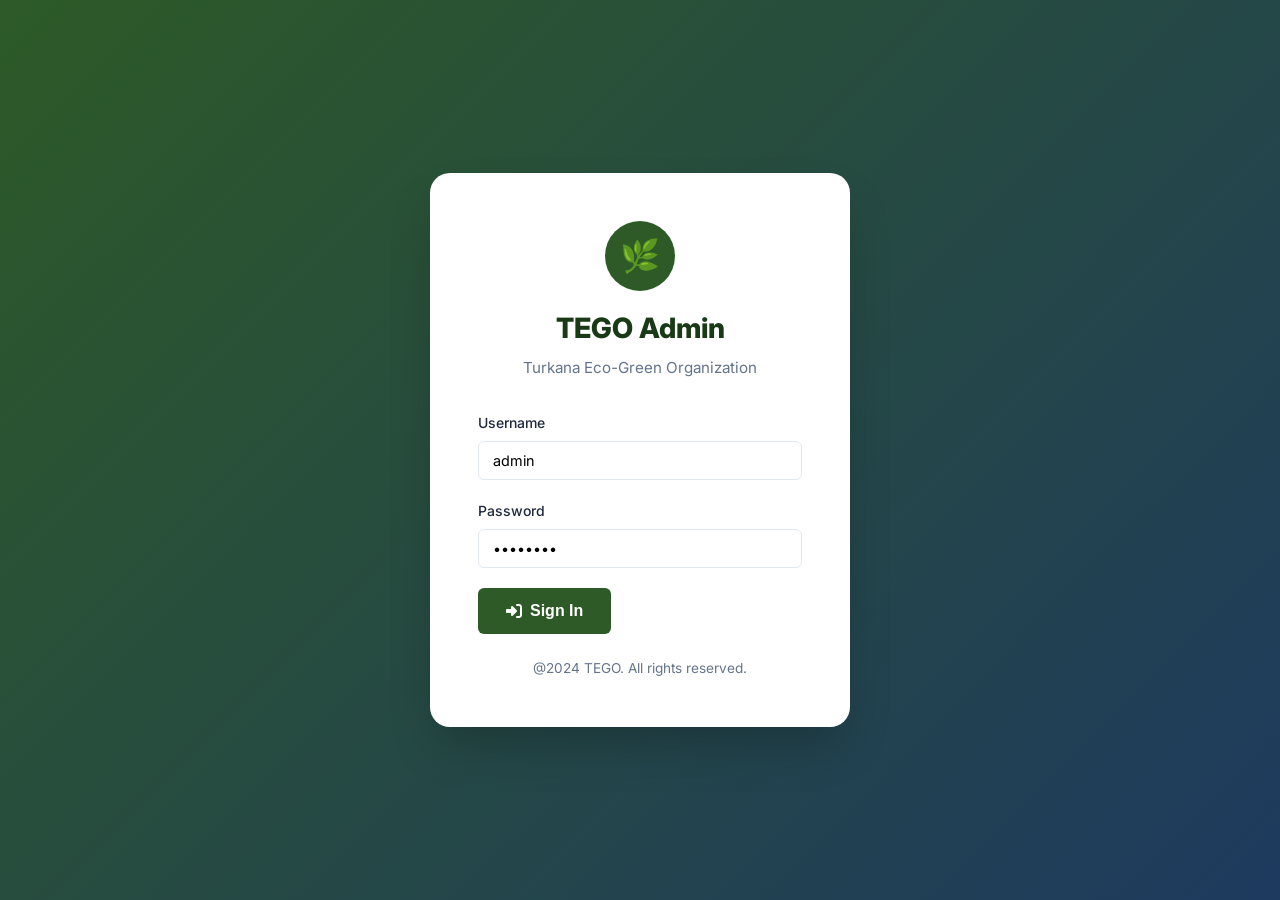
==== admin/login.html @ 7e37f629 "Initial commit" ====
<!DOCTYPE html>
<html lang="en">
<head>
    <meta charset="UTF-8">
    <meta name="viewport" content="width=device-width, initial-scale=1.0">
    <title>Admin Login - TEGO</title>
    <link rel="stylesheet" href="css/admin.css?v=2">
    <link rel="stylesheet" href="https://cdnjs.cloudflare.com/ajax/libs/font-awesome/6.5.1/css/all.min.css">
    <link href="https://fonts.googleapis.com/css2?family=Inter:wght@400;500;600;700;800&display=swap" rel="stylesheet">
</head>
<body class="login-page">
    <div class="login-box">
        <div class="login-logo">
            <div class="logo-icon">🌿</div>
            <h1>TEGO Admin</h1>
            <p>Turkana Eco-Green Organization</p>
        </div>
        <form id="loginForm">
            <div class="form-group">
                <label for="username">Username</label>
                <input type="text" id="username" class="form-control" required placeholder="Enter username" value="admin">
            </div>
            <div class="form-group">
                <label for="password">Password</label>
                <input type="password" id="password" class="form-control" required placeholder="Enter password" value="admin123">
            </div>
            <button type="submit" class="btn btn-primary btn-lg">
                <i class="fas fa-sign-in-alt"></i> Sign In
            </button>
        </form>
        <p style="text-align: center; margin-top: 1.5rem; color: var(--text-light); font-size: 0.85rem;">
           
            @2024 TEGO. All rights reserved.
        </p>
    </div>
    <script src="js/admin.js?v=2"></script>
</body>
</html>
---- admin/css/admin.css ----
:root {
    --primary: #2d5a27;
    --primary-dark: #1a3a17;
    --primary-light: #4a7c59;
    --secondary: #1e3a5f;
    --accent: #8b6914;
    --success: #059669;
    --danger: #dc2626;
    --warning: #d97706;
    --info: #2563eb;
    --bg: #f1f5f9;
    --sidebar: #1a3a17;
    --sidebar-hover: #2d5a27;
    --text: #1e293b;
    --text-light: #64748b;
    --white: #ffffff;
    --border: #e2e8f0;
    --shadow: 0 1px 3px rgba(0,0,0,0.08);
    --shadow-md: 0 4px 6px -1px rgba(0,0,0,0.1);
    --shadow-lg: 0 10px 15px -3px rgba(0,0,0,0.1);
    --radius: 10px;
    --radius-sm: 6px;
    --transition: all 0.2s ease;
}

* { margin: 0; padding: 0; box-sizing: border-box; }

body {
    font-family: 'Inter', 'Segoe UI', system-ui, sans-serif;
    background: var(--bg);
    color: var(--text);
    line-height: 1.5;
}

/* Login Page */
.login-page {
    min-height: 100vh;
    display: flex;
    align-items: center;
    justify-content: center;
    background: linear-gradient(135deg, var(--primary), var(--secondary));
}

.login-box {
    background: var(--white);
    padding: 3rem;
    border-radius: 20px;
    width: 100%;
    max-width: 420px;
    box-shadow: 0 25px 50px -12px rgba(0,0,0,0.25);
}

.login-logo {
    text-align: center;
    margin-bottom: 2rem;
}

.login-logo .logo-icon {
    width: 70px;
    height: 70px;
    background: var(--primary);
    border-radius: 50%;
    display: flex;
    align-items: center;
    justify-content: center;
    margin: 0 auto 1rem;
    font-size: 2rem;
}

.login-logo h1 {
    color: var(--primary-dark);
    font-size: 1.75rem;
    font-weight: 800;
}

.login-logo p {
    color: var(--text-light);
    margin-top: 0.5rem;
    font-size: 0.95rem;
}

/* Buttons */
.btn {
    display: inline-flex;
    align-items: center;
    justify-content: center;
    gap: 0.5rem;
    padding: 0.625rem 1.25rem;
    border-radius: var(--radius-sm);
    font-weight: 600;
    font-size: 0.875rem;
    cursor: pointer;
    border: none;
    transition: var(--transition);
}

.btn-primary {
    background: var(--primary);
    color: white;
}

.btn-primary:hover { background: var(--primary-dark); transform: translateY(-1px); }

.btn-success { background: var(--success); color: white; }
.btn-success:hover { background: #047857; }

.btn-danger { background: var(--danger); color: white; }
.btn-danger:hover { background: #b91c1c; }

.btn-warning { background: var(--warning); color: white; }
.btn-warning:hover { background: #b45309; }

.btn-info { background: var(--info); color: white; }
.btn-info:hover { background: #1d4ed8; }

.btn-secondary {
    background: white;
    color: var(--text);
    border: 1px solid var(--border);
}

.btn-secondary:hover { background: var(--bg); }

.btn-sm { padding: 0.4rem 0.75rem; font-size: 0.8rem; }
.btn-lg { padding: 0.875rem 1.75rem; font-size: 1rem; }

/* Forms */
.form-group {
    margin-bottom: 1.25rem;
}

.form-group label {
    display: block;
    margin-bottom: 0.5rem;
    font-weight: 500;
    font-size: 0.875rem;
    color: var(--text);
}

.form-control {
    width: 100%;
    padding: 0.625rem 0.875rem;
    border: 1px solid var(--border);
    border-radius: var(--radius-sm);
    font-size: 0.9rem;
    transition: var(--transition);
    font-family: inherit;
    background: white;
}

.form-control:focus {
    outline: none;
    border-color: var(--primary);
    box-shadow: 0 0 0 3px rgba(45, 90, 39, 0.1);
}

textarea.form-control {
    resize: vertical;
    min-height: 100px;
}

select.form-control {
    cursor: pointer;
}

/* Alert */
.alert {
    padding: 0.875rem 1rem;
    border-radius: var(--radius-sm);
    margin-bottom: 1rem;
    font-size: 0.9rem;
    display: flex;
    align-items: center;
    gap: 0.5rem;
}

.alert-error {
    background: #fef2f2;
    color: #991b1b;
    border: 1px solid #fecaca;
}

.alert-success {
    background: #f0fdf4;
    color: #166534;
    border: 1px solid #bbf7d0;
}

/* Dashboard Layout */
.dashboard {
    display: flex;
    min-height: 100vh;
}

/* Sidebar */
.sidebar {
    width: 270px;
    background: var(--sidebar);
    color: white;
    position: fixed;
    height: 100vh;
    overflow-y: auto;
    z-index: 100;
    transition: var(--transition);
}

.sidebar-header {
    padding: 1.75rem 1.5rem;
    border-bottom: 1px solid rgba(255,255,255,0.08);
}

.sidebar-header h2 {
    font-size: 1.25rem;
    display: flex;
    align-items: center;
    gap: 0.75rem;
    font-weight: 700;
}

.sidebar-nav {
    list-style: none;
    padding: 1rem 0;
}

.sidebar-nav li a {
    display: flex;
    align-items: center;
    gap: 0.875rem;
    padding: 0.875rem 1.5rem;
    color: rgba(255,255,255,0.7);
    transition: var(--transition);
    cursor: pointer;
    font-size: 0.9rem;
    font-weight: 500;
    border-left: 3px solid transparent;
}

.sidebar-nav li a:hover,
.sidebar-nav li a.active {
    background: var(--sidebar-hover);
    color: white;
    border-left-color: var(--accent);
}

.sidebar-nav li a i {
    width: 20px;
    text-align: center;
    font-size: 1rem;
}

/* Main Content */
.main-content {
    flex: 1;
    margin-left: 270px;
    padding: 1.5rem 2rem;
}

/* Top Bar */
.top-bar {
    display: flex;
    justify-content: space-between;
    align-items: center;
    margin-bottom: 2rem;
    padding-bottom: 1.25rem;
    border-bottom: 1px solid var(--border);
}

.top-bar h1 {
    font-size: 1.75rem;
    color: var(--primary-dark);
    font-weight: 700;
}

.breadcrumb {
    color: var(--text-light);
    font-size: 0.875rem;
    margin-top: 0.25rem;
}

.user-menu {
    display: flex;
    align-items: center;
    gap: 1rem;
}

.user-avatar {
    width: 42px;
    height: 42px;
    background: var(--primary);
    border-radius: 50%;
    display: flex;
    align-items: center;
    justify-content: center;
    color: white;
    font-weight: 700;
    font-size: 1rem;
}

/* Stats Grid */
.stats-grid {
    display: grid;
    grid-template-columns: repeat(auto-fit, minmax(220px, 1fr));
    gap: 1.5rem;
    margin-bottom: 2rem;
}

.stat-card {
    background: white;
    padding: 1.5rem;
    border-radius: var(--radius);
    box-shadow: var(--shadow);
    display: flex;
    align-items: center;
    gap: 1.25rem;
    transition: var(--transition);
}

.stat-card:hover {
    transform: translateY(-2px);
    box-shadow: var(--shadow-md);
}

.stat-icon {
    width: 56px;
    height: 56px;
    border-radius: 14px;
    display: flex;
    align-items: center;
    justify-content: center;
    font-size: 1.5rem;
}

.stat-icon.green { background: #dcfce7; color: var(--success); }
.stat-icon.blue { background: #dbeafe; color: var(--info); }
.stat-icon.orange { background: #ffedd5; color: var(--warning); }
.stat-icon.red { background: #fee2e2; color: var(--danger); }

.stat-info h3 {
    font-size: 1.75rem;
    font-weight: 800;
    color: var(--text);
    line-height: 1;
}

.stat-info p {
    color: var(--text-light);
    font-size: 0.875rem;
    margin-top: 0.25rem;
}

/* Cards */
.card {
    background: white;
    border-radius: var(--radius);
    box-shadow: var(--shadow);
    margin-bottom: 1.5rem;
    overflow: hidden;
}

.card-header {
    padding: 1.25rem 1.5rem;
    border-bottom: 1px solid var(--border);
    display: flex;
    justify-content: space-between;
    align-items: center;
    flex-wrap: wrap;
    gap: 1rem;
}

.card-header h3 {
    font-size: 1.1rem;
    font-weight: 700;
    color: var(--text);
}

.card-body {
    padding: 1.5rem;
}

/* Search & Filter Bar */
.toolbar {
    display: flex;
    gap: 1rem;
    margin-bottom: 1.5rem;
    flex-wrap: wrap;
}

.search-box {
    position: relative;
    flex: 1;
    min-width: 250px;
}

.search-box i {
    position: absolute;
    left: 0.875rem;
    top: 50%;
    transform: translateY(-50%);
    color: var(--text-light);
    font-size: 0.875rem;
}

.search-box input {
    width: 100%;
    padding: 0.625rem 0.875rem 0.625rem 2.5rem;
    border: 1px solid var(--border);
    border-radius: var(--radius-sm);
    font-size: 0.875rem;
}

/* Tables */
.table-responsive {
    overflow-x: auto;
    border-radius: var(--radius-sm);
    border: 1px solid var(--border);
}

table {
    width: 100%;
    border-collapse: collapse;
    font-size: 0.875rem;
}

th, td {
    padding: 0.875rem 1.25rem;
    text-align: left;
}

th {
    background: #f8fafc;
    font-weight: 600;
    text-transform: uppercase;
    font-size: 0.75rem;
    letter-spacing: 0.05em;
    color: var(--text-light);
    border-bottom: 1px solid var(--border);
}

td {
    border-bottom: 1px solid var(--border);
    color: var(--text);
}

tr:last-child td {
    border-bottom: none;
}

tr:hover td {
    background: #f8fafc;
}

/* Action Buttons in Table */
.actions {
    display: flex;
    gap: 0.375rem;
}

.actions .btn {
    padding: 0.35rem 0.625rem;
    font-size: 0.75rem;
}

/* Badges */
.badge {
    display: inline-flex;
    align-items: center;
    gap: 0.375rem;
    padding: 0.35rem 0.75rem;
    border-radius: 20px;
    font-size: 0.75rem;
    font-weight: 600;
}

.badge-success { background: #dcfce7; color: #166534; }
.badge-warning { background: #fef3c7; color: #92400e; }
.badge-danger { background: #fee2e2; color: #991b1b; }
.badge-info { background: #dbeafe; color: #1e40af; }
.badge-secondary { background: #f1f5f9; color: #475569; }

/* Empty State */
.empty-state {
    text-align: center;
    padding: 3rem;
    color: var(--text-light);
}

.empty-state i {
    font-size: 3rem;
    margin-bottom: 1rem;
    opacity: 0.5;
}

.empty-state h4 {
    color: var(--text);
    margin-bottom: 0.5rem;
}

/* Detail View */
.detail-view {
    background: white;
    border-radius: var(--radius);
    box-shadow: var(--shadow);
    overflow: hidden;
}

.detail-header {
    padding: 1.5rem;
    border-bottom: 1px solid var(--border);
    display: flex;
    justify-content: space-between;
    align-items: flex-start;
}

.detail-header h2 {
    font-size: 1.25rem;
    font-weight: 700;
    color: var(--text);
}

.detail-meta {
    display: flex;
    gap: 1.5rem;
    margin-top: 0.75rem;
    flex-wrap: wrap;
}

.detail-meta span {
    display: flex;
    align-items: center;
    gap: 0.375rem;
    color: var(--text-light);
    font-size: 0.875rem;
}

.detail-body {
    padding: 1.5rem;
}

.detail-section {
    margin-bottom: 1.5rem;
}

.detail-section:last-child {
    margin-bottom: 0;
}

.detail-section h4 {
    font-size: 0.875rem;
    font-weight: 600;
    text-transform: uppercase;
    color: var(--text-light);
    margin-bottom: 0.75rem;
    letter-spacing: 0.05em;
}

.detail-section p {
    color: var(--text);
    line-height: 1.7;
    white-space: pre-wrap;
}

/* Modal */
.modal-overlay {
    display: none;
    position: fixed;
    top: 0; left: 0; right: 0; bottom: 0;
    background: rgba(0,0,0,0.5);
    z-index: 1000;
    align-items: center;
    justify-content: center;
    padding: 1rem;
}

.modal-overlay.active {
    display: flex;
}

.modal {
    background: white;
    border-radius: 16px;
    width: 100%;
    max-width: 600px;
    max-height: 90vh;
    overflow-y: auto;
    box-shadow: var(--shadow-lg);
    animation: modalIn 0.2s ease;
}

@keyframes modalIn {
    from { opacity: 0; transform: translateY(-20px) scale(0.98); }
    to { opacity: 1; transform: translateY(0) scale(1); }
}

.modal-header {
    padding: 1.25rem 1.5rem;
    border-bottom: 1px solid var(--border);
    display: flex;
    justify-content: space-between;
    align-items: center;
}

.modal-header h3 {
    font-size: 1.1rem;
    font-weight: 700;
}

.modal-body {
    padding: 1.5rem;
}

.modal-footer {
    padding: 1rem 1.5rem;
    border-top: 1px solid var(--border);
    display: flex;
    justify-content: flex-end;
    gap: 0.75rem;
}

.close-btn {
    background: none;
    border: none;
    font-size: 1.25rem;
    cursor: pointer;
    color: var(--text-light);
    width: 36px;
    height: 36px;
    border-radius: 8px;
    display: flex;
    align-items: center;
    justify-content: center;
    transition: var(--transition);
}

.close-btn:hover {
    background: var(--bg);
    color: var(--text);
}

/* Toast Notifications */
.toast-container {
    position: fixed;
    top: 1.5rem;
    right: 1.5rem;
    z-index: 2000;
    display: flex;
    flex-direction: column;
    gap: 0.75rem;
}

.toast {
    background: white;
    padding: 1rem 1.25rem;
    border-radius: var(--radius);
    box-shadow: var(--shadow-lg);
    display: flex;
    align-items: center;
    gap: 0.75rem;
    min-width: 300px;
    animation: toastIn 0.3s ease;
    border-left: 4px solid;
}

.toast.success { border-left-color: var(--success); }
.toast.error { border-left-color: var(--danger); }
.toast.warning { border-left-color: var(--warning); }

@keyframes toastIn {
    from { transform: translateX(100%); opacity: 0; }
    to { transform: translateX(0); opacity: 1; }
}

.toast-icon {
    width: 32px;
    height: 32px;
    border-radius: 50%;
    display: flex;
    align-items: center;
    justify-content: center;
    font-size: 0.875rem;
}

.toast.success .toast-icon { background: #dcfce7; color: var(--success); }
.toast.error .toast-icon { background: #fee2e2; color: var(--danger); }
.toast.warning .toast-icon { background: #fef3c7; color: var(--warning); }

.toast-content {
    flex: 1;
}

.toast-content h4 {
    font-size: 0.9rem;
    font-weight: 600;
    margin-bottom: 0.125rem;
}

.toast-content p {
    font-size: 0.8rem;
    color: var(--text-light);
}

/* Loading */
.loading {
    display: inline-block;
    width: 20px;
    height: 20px;
    border: 3px solid rgba(255,255,255,.3);
    border-radius: 50%;
    border-top-color: white;
    animation: spin 1s ease-in-out infinite;
}

@keyframes spin {
    to { transform: rotate(360deg); }
}

.skeleton {
    background: linear-gradient(90deg, #f1f5f9 25%, #e2e8f0 50%, #f1f5f9 75%);
    background-size: 200% 100%;
    animation: skeleton 1.5s infinite;
    border-radius: 4px;
}

@keyframes skeleton {
    0% { background-position: 200% 0; }
    100% { background-position: -200% 0; }
}

/* Pagination */
.pagination {
    display: flex;
    justify-content: center;
    gap: 0.375rem;
    margin-top: 1.5rem;
}

.pagination button {
    padding: 0.5rem 0.875rem;
    border: 1px solid var(--border);
    background: white;
    border-radius: var(--radius-sm);
    cursor: pointer;
    font-size: 0.875rem;
    transition: var(--transition);
}

.pagination button:hover,
.pagination button.active {
    background: var(--primary);
    color: white;
    border-color: var(--primary);
}

/* Mobile */
.mobile-toggle {
    display: none;
    background: none;
    border: none;
    color: white;
    font-size: 1.25rem;
    cursor: pointer;
    padding: 0.5rem;
}

@media (max-width: 768px) {
    .sidebar {
        transform: translateX(-100%);
    }
    .sidebar.active {
        transform: translateX(0);
    }
    .main-content {
        margin-left: 0;
        padding: 1rem;
    }
    .mobile-toggle {
        display: block;
    }
    .stats-grid {
        grid-template-columns: 1fr 1fr;
    }
}

.hidden { display: none !important; }
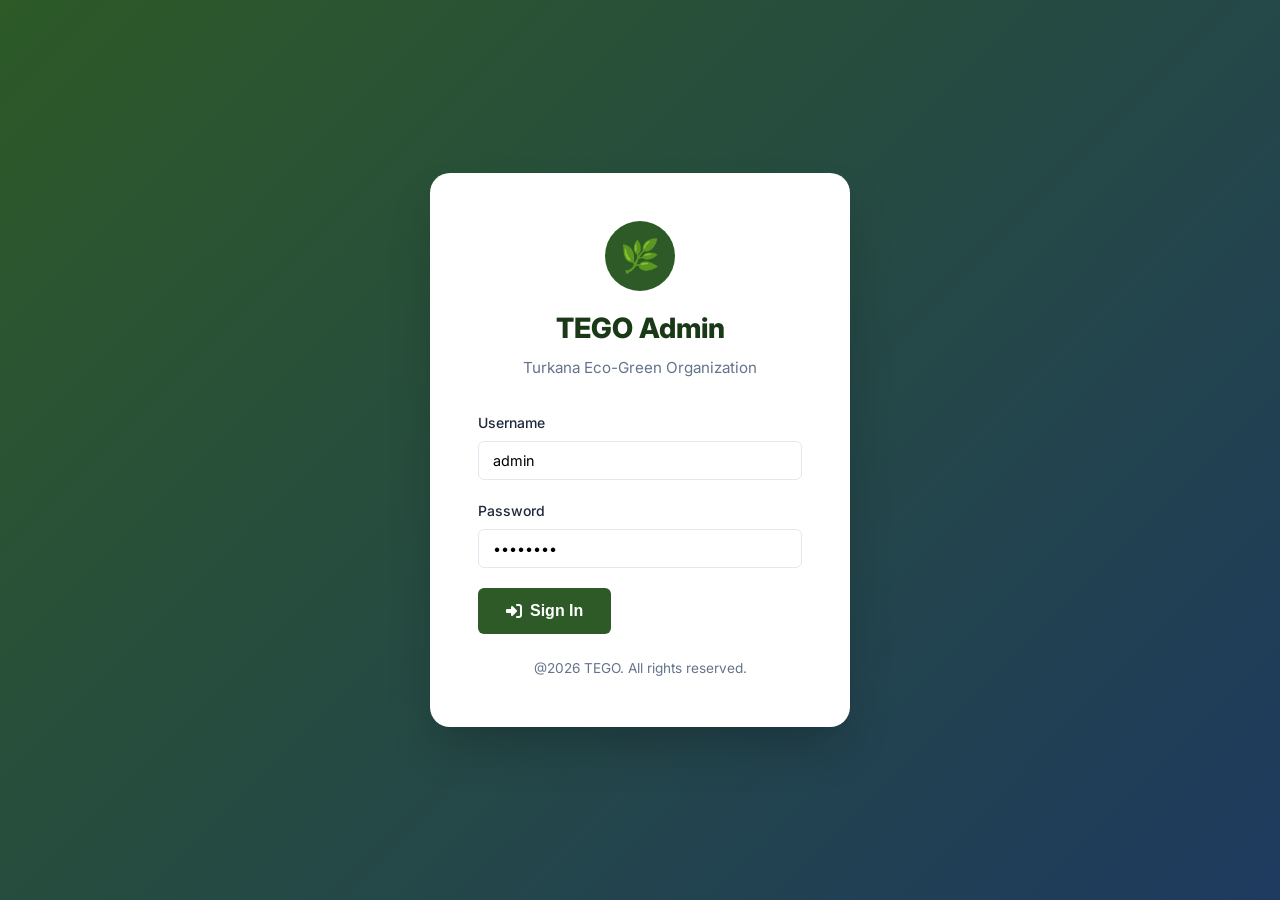
==== commit 029a2d08: "Fix admin login and stats, remove auth requirement from stats temporarily" ====
--- a/admin/login.html
+++ b/admin/login.html
@@ -30,7 +30,7 @@
         </form>
         <p style="text-align: center; margin-top: 1.5rem; color: var(--text-light); font-size: 0.85rem;">
            
-            @2024 TEGO. All rights reserved.
+            @2026 TEGO. All rights reserved.
         </p>
     </div>
     <script src="js/admin.js?v=2"></script>
